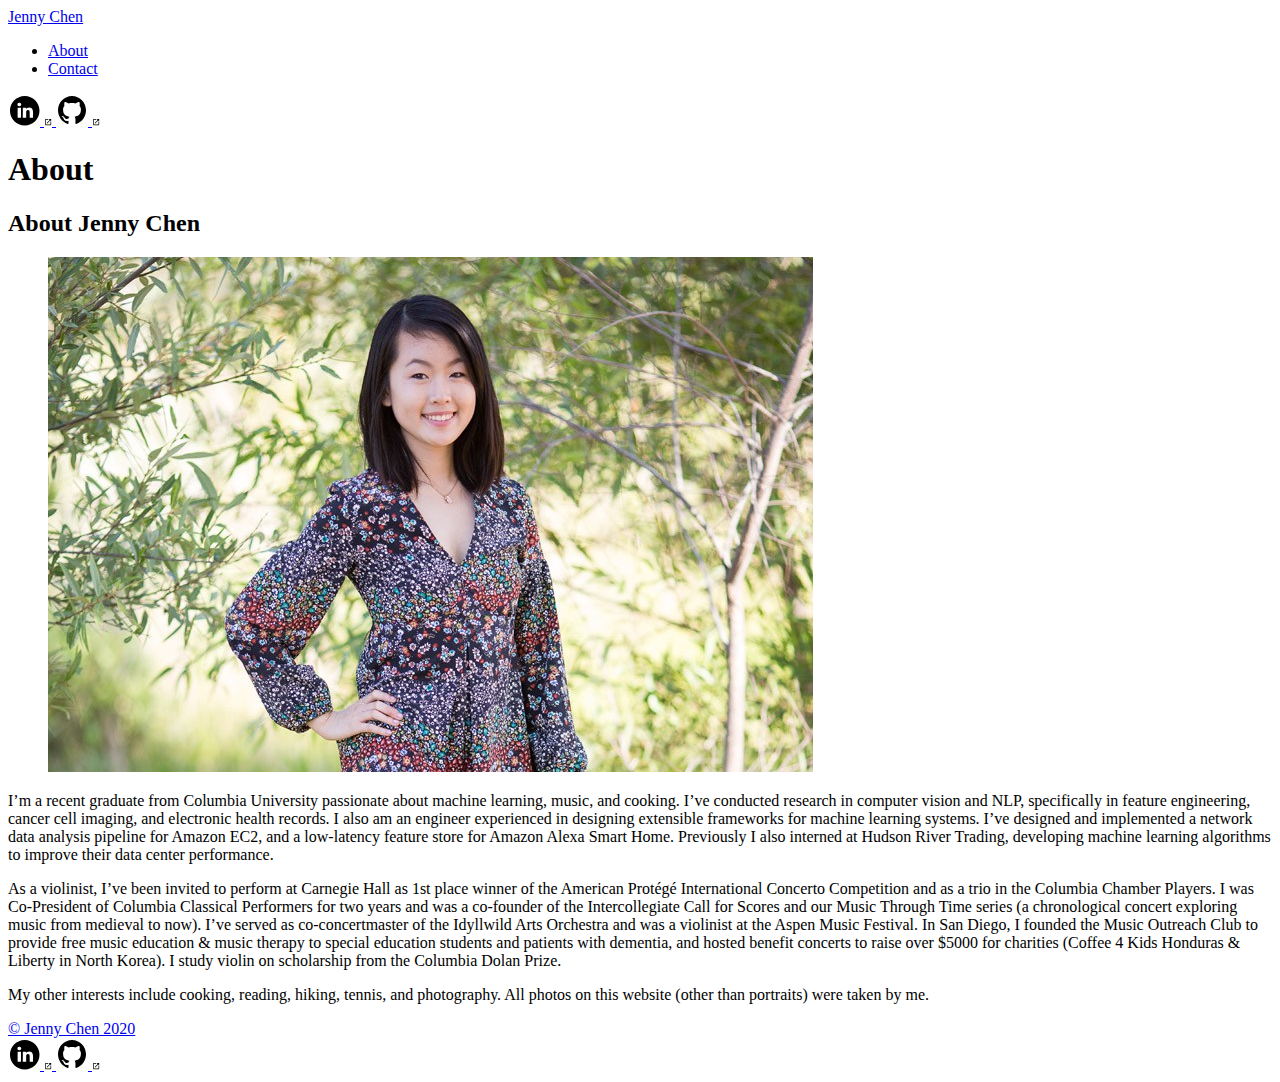
==== about/index.html @ 1db4f8fb "rebuilding site Tue Aug 11 00:21:51 PDT 2020" ====
<!DOCTYPE html>
<html lang="en-us">
  <head>
    <meta charset="utf-8">
    <meta http-equiv="X-UA-Compatible" content="IE=edge,chrome=1">
    
    <title>About | Jenny Chen</title>
    <meta name="viewport" content="width=device-width,minimum-scale=1">
    <meta name="generator" content="Hugo 0.74.3" />
    
    
      <META NAME="ROBOTS" CONTENT="NOINDEX, NOFOLLOW">
    

    
    
      <link href="/jenchen1398.github.io/dist/css/app.4fc0b62e4b82c997bb0041217cd6b979.css" rel="stylesheet">
    

    

    
      

    

    
    
      <link href="jenchen1398.github.io/about/index.xml" rel="alternate" type="application/rss+xml" title="Jenny Chen" />
      <link href="jenchen1398.github.io/about/index.xml" rel="feed" type="application/rss+xml" title="Jenny Chen" />
      
    
    
    <meta property="og:title" content="About" />
<meta property="og:description" content="About Jenny Chen" />
<meta property="og:type" content="website" />
<meta property="og:url" content="jenchen1398.github.io/about/" />

<meta itemprop="name" content="About">
<meta itemprop="description" content="About Jenny Chen">
<meta name="twitter:card" content="summary"/>
<meta name="twitter:title" content="About"/>
<meta name="twitter:description" content="About Jenny Chen"/>

	
  </head>

  <body class="ma0 avenir bg-near-white">

    

  
  
  <header class="cover bg-top" style="background-image: url('jenchen1398.github.io/images/blue_flower.JPG');">
    <div class="bg-black-60">
      <nav class="pv3 ph3 ph4-ns" role="navigation">
  <div class="flex-l justify-between items-center center">
    <a href="jenchen1398.github.io/" class="f3 fw2 hover-white no-underline white-90 dib">
      
        Jenny Chen
      
    </a>
    <div class="flex-l items-center">
      

      
        <ul class="pl0 mr3">
          
          <li class="list f5 f4-ns fw4 dib pr3">
            <a class="hover-white no-underline white-90" href="jenchen1398.github.io/about/" title="About page">
              About
            </a>
          </li>
          
          <li class="list f5 f4-ns fw4 dib pr3">
            <a class="hover-white no-underline white-90" href="jenchen1398.github.io/contact/" title="Contact page">
              Contact
            </a>
          </li>
          
        </ul>
      
      







<a href="https://www.linkedin.com/in/jc4686/" target="_blank" class="link-transition linkedin link dib z-999 pt3 pt0-l mr1" title="LinkedIn link" rel="noopener" aria-label="follow on LinkedIn——Opens in a new window">
  <svg  height="32px"  style="enable-background:new 0 0 65 65;" version="1.1" viewBox="0 0 65 65" width="32px" xml:space="preserve" xmlns="http://www.w3.org/2000/svg" xmlns:xlink="http://www.w3.org/1999/xlink">
  <path d="M50.837,48.137V36.425c0-6.275-3.35-9.195-7.816-9.195  c-3.604,0-5.219,1.983-6.119,3.374V27.71h-6.79c0.09,1.917,0,20.427,0,20.427h6.79V36.729c0-0.609,0.044-1.219,0.224-1.655  c0.49-1.22,1.607-2.483,3.482-2.483c2.458,0,3.44,1.873,3.44,4.618v10.929H50.837z M22.959,24.922c2.367,0,3.842-1.57,3.842-3.531  c-0.044-2.003-1.475-3.528-3.797-3.528s-3.841,1.524-3.841,3.528c0,1.961,1.474,3.531,3.753,3.531H22.959z M34,64  C17.432,64,4,50.568,4,34C4,17.431,17.432,4,34,4s30,13.431,30,30C64,50.568,50.568,64,34,64z M26.354,48.137V27.71h-6.789v20.427  H26.354z" style="fill-rule:evenodd;clip-rule:evenodd;fill:;"/>
</svg>

<span class="new-window"><svg  height="8px"  style="enable-background:new 0 0 1000 1000;" version="1.1" viewBox="0 0 1000 1000" width="8px" xml:space="preserve" xmlns="http://www.w3.org/2000/svg" xmlns:xlink="http://www.w3.org/1999/xlink" >
<path d="M598 128h298v298h-86v-152l-418 418-60-60 418-418h-152v-86zM810 810v-298h86v298c0 46-40 86-86 86h-596c-48 0-86-40-86-86v-596c0-46 38-86 86-86h298v86h-298v596h596z" style="fill-rule:evenodd;clip-rule:evenodd;fill:;"/>
</svg>
</span></a>


<a href="https://github.com/jenchen1398/" target="_blank" class="link-transition github link dib z-999 pt3 pt0-l mr1" title="Github link" rel="noopener" aria-label="follow on Github——Opens in a new window">
  <svg  height="32px"  style="enable-background:new 0 0 512 512;" version="1.1" viewBox="0 0 512 512" width="32px" xml:space="preserve" xmlns="http://www.w3.org/2000/svg" xmlns:xlink="http://www.w3.org/1999/xlink" >
  <path d="M256,32C132.3,32,32,134.8,32,261.7c0,101.5,64.2,187.5,153.2,217.9c11.2,2.1,15.3-5,15.3-11.1   c0-5.5-0.2-19.9-0.3-39.1c-62.3,13.9-75.5-30.8-75.5-30.8c-10.2-26.5-24.9-33.6-24.9-33.6c-20.3-14.3,1.5-14,1.5-14   c22.5,1.6,34.3,23.7,34.3,23.7c20,35.1,52.4,25,65.2,19.1c2-14.8,7.8-25,14.2-30.7c-49.7-5.8-102-25.5-102-113.5   c0-25.1,8.7-45.6,23-61.6c-2.3-5.8-10-29.2,2.2-60.8c0,0,18.8-6.2,61.6,23.5c17.9-5.1,37-7.6,56.1-7.7c19,0.1,38.2,2.6,56.1,7.7   c42.8-29.7,61.5-23.5,61.5-23.5c12.2,31.6,4.5,55,2.2,60.8c14.3,16.1,23,36.6,23,61.6c0,88.2-52.4,107.6-102.3,113.3   c8,7.1,15.2,21.1,15.2,42.5c0,30.7-0.3,55.5-0.3,63c0,6.1,4,13.3,15.4,11C415.9,449.1,480,363.1,480,261.7   C480,134.8,379.7,32,256,32z"/>
</svg>

<span class="new-window"><svg  height="8px"  style="enable-background:new 0 0 1000 1000;" version="1.1" viewBox="0 0 1000 1000" width="8px" xml:space="preserve" xmlns="http://www.w3.org/2000/svg" xmlns:xlink="http://www.w3.org/1999/xlink" >
<path d="M598 128h298v298h-86v-152l-418 418-60-60 418-418h-152v-86zM810 810v-298h86v298c0 46-40 86-86 86h-596c-48 0-86-40-86-86v-596c0-46 38-86 86-86h298v86h-298v596h596z" style="fill-rule:evenodd;clip-rule:evenodd;fill:;"/>
</svg>
</span></a>








    </div>
  </div>
</nav>

      <div class="tc-l pv4 pv6-l ph3 ph4-ns">
        <h1 class="f2 f-subheadline-l fw2 white-90 mb0 lh-title">
          About
        </h1>
        
          <h2 class="fw1 f5 f3-l white-80 measure-wide-l center mt3">
            About Jenny Chen
          </h2>
        
      </div>
    </div>
  </header>


    <main class="pb7" role="main">
      
  <article class="pa3 pa4-ns nested-copy-line-height nested-img">
    <section class="cf ph3 ph5-l pv3 pv4-l f4 tc-l center measure-wide lh-copy mid-gray"><p><figure>
    <img src="/images/portrait_2.jpg"/> 
</figure>

I&rsquo;m a recent graduate from Columbia University passionate about machine learning, music, and cooking. I&rsquo;ve conducted research in computer vision and NLP, specifically in feature engineering, cancer cell imaging, and electronic health records. I also am an engineer experienced in designing extensible frameworks for machine learning systems. I&rsquo;ve designed and implemented a network data analysis pipeline for Amazon EC2, and a low-latency feature store for Amazon Alexa Smart Home. Previously I also interned at Hudson River Trading, developing machine learning algorithms to improve their data center performance.</p>
<p>As a violinist, I&rsquo;ve been invited to perform at Carnegie Hall as 1st place winner of the American Protégé International Concerto Competition and as a trio in the Columbia Chamber Players. I was Co-President of Columbia Classical Performers for two years and was a co-founder of the Intercollegiate Call for Scores and our Music Through Time series (a chronological concert exploring music from medieval to now). I&rsquo;ve served as co-concertmaster of the Idyllwild Arts Orchestra and was a violinist at the Aspen Music Festival. In San Diego, I founded the Music Outreach Club to provide free music education &amp; music therapy to special education students and patients with dementia, and hosted benefit concerts to raise over $5000 for charities (Coffee 4 Kids Honduras &amp; Liberty in North Korea). I study violin on scholarship from the Columbia Dolan Prize.</p>
<p>My other interests include cooking, reading, hiking, tennis, and photography. All photos on this website (other than portraits) were taken by me.</p>
</section>
    <section class="flex-ns flex-wrap justify-around mt5">
      
    </section>

</article>

    </main>
    <footer class="bg-black bottom-0 w-100 pa3" role="contentinfo">
  <div class="flex justify-between">
  <a class="f4 fw4 hover-white no-underline white-70 dn dib-ns pv2 ph3" href="jenchen1398.github.io" >
    &copy;  Jenny Chen 2020 
  </a>
    <div>







<a href="https://www.linkedin.com/in/jc4686/" target="_blank" class="link-transition linkedin link dib z-999 pt3 pt0-l mr1" title="LinkedIn link" rel="noopener" aria-label="follow on LinkedIn——Opens in a new window">
  <svg  height="32px"  style="enable-background:new 0 0 65 65;" version="1.1" viewBox="0 0 65 65" width="32px" xml:space="preserve" xmlns="http://www.w3.org/2000/svg" xmlns:xlink="http://www.w3.org/1999/xlink">
  <path d="M50.837,48.137V36.425c0-6.275-3.35-9.195-7.816-9.195  c-3.604,0-5.219,1.983-6.119,3.374V27.71h-6.79c0.09,1.917,0,20.427,0,20.427h6.79V36.729c0-0.609,0.044-1.219,0.224-1.655  c0.49-1.22,1.607-2.483,3.482-2.483c2.458,0,3.44,1.873,3.44,4.618v10.929H50.837z M22.959,24.922c2.367,0,3.842-1.57,3.842-3.531  c-0.044-2.003-1.475-3.528-3.797-3.528s-3.841,1.524-3.841,3.528c0,1.961,1.474,3.531,3.753,3.531H22.959z M34,64  C17.432,64,4,50.568,4,34C4,17.431,17.432,4,34,4s30,13.431,30,30C64,50.568,50.568,64,34,64z M26.354,48.137V27.71h-6.789v20.427  H26.354z" style="fill-rule:evenodd;clip-rule:evenodd;fill:;"/>
</svg>

<span class="new-window"><svg  height="8px"  style="enable-background:new 0 0 1000 1000;" version="1.1" viewBox="0 0 1000 1000" width="8px" xml:space="preserve" xmlns="http://www.w3.org/2000/svg" xmlns:xlink="http://www.w3.org/1999/xlink" >
<path d="M598 128h298v298h-86v-152l-418 418-60-60 418-418h-152v-86zM810 810v-298h86v298c0 46-40 86-86 86h-596c-48 0-86-40-86-86v-596c0-46 38-86 86-86h298v86h-298v596h596z" style="fill-rule:evenodd;clip-rule:evenodd;fill:;"/>
</svg>
</span></a>


<a href="https://github.com/jenchen1398/" target="_blank" class="link-transition github link dib z-999 pt3 pt0-l mr1" title="Github link" rel="noopener" aria-label="follow on Github——Opens in a new window">
  <svg  height="32px"  style="enable-background:new 0 0 512 512;" version="1.1" viewBox="0 0 512 512" width="32px" xml:space="preserve" xmlns="http://www.w3.org/2000/svg" xmlns:xlink="http://www.w3.org/1999/xlink" >
  <path d="M256,32C132.3,32,32,134.8,32,261.7c0,101.5,64.2,187.5,153.2,217.9c11.2,2.1,15.3-5,15.3-11.1   c0-5.5-0.2-19.9-0.3-39.1c-62.3,13.9-75.5-30.8-75.5-30.8c-10.2-26.5-24.9-33.6-24.9-33.6c-20.3-14.3,1.5-14,1.5-14   c22.5,1.6,34.3,23.7,34.3,23.7c20,35.1,52.4,25,65.2,19.1c2-14.8,7.8-25,14.2-30.7c-49.7-5.8-102-25.5-102-113.5   c0-25.1,8.7-45.6,23-61.6c-2.3-5.8-10-29.2,2.2-60.8c0,0,18.8-6.2,61.6,23.5c17.9-5.1,37-7.6,56.1-7.7c19,0.1,38.2,2.6,56.1,7.7   c42.8-29.7,61.5-23.5,61.5-23.5c12.2,31.6,4.5,55,2.2,60.8c14.3,16.1,23,36.6,23,61.6c0,88.2-52.4,107.6-102.3,113.3   c8,7.1,15.2,21.1,15.2,42.5c0,30.7-0.3,55.5-0.3,63c0,6.1,4,13.3,15.4,11C415.9,449.1,480,363.1,480,261.7   C480,134.8,379.7,32,256,32z"/>
</svg>

<span class="new-window"><svg  height="8px"  style="enable-background:new 0 0 1000 1000;" version="1.1" viewBox="0 0 1000 1000" width="8px" xml:space="preserve" xmlns="http://www.w3.org/2000/svg" xmlns:xlink="http://www.w3.org/1999/xlink" >
<path d="M598 128h298v298h-86v-152l-418 418-60-60 418-418h-152v-86zM810 810v-298h86v298c0 46-40 86-86 86h-596c-48 0-86-40-86-86v-596c0-46 38-86 86-86h298v86h-298v596h596z" style="fill-rule:evenodd;clip-rule:evenodd;fill:;"/>
</svg>
</span></a>







</div>
  </div>
</footer>

    

  <script src="/jenchen1398.github.io/dist/js/app.3fc0f988d21662902933.js"></script>


  </body>
</html>
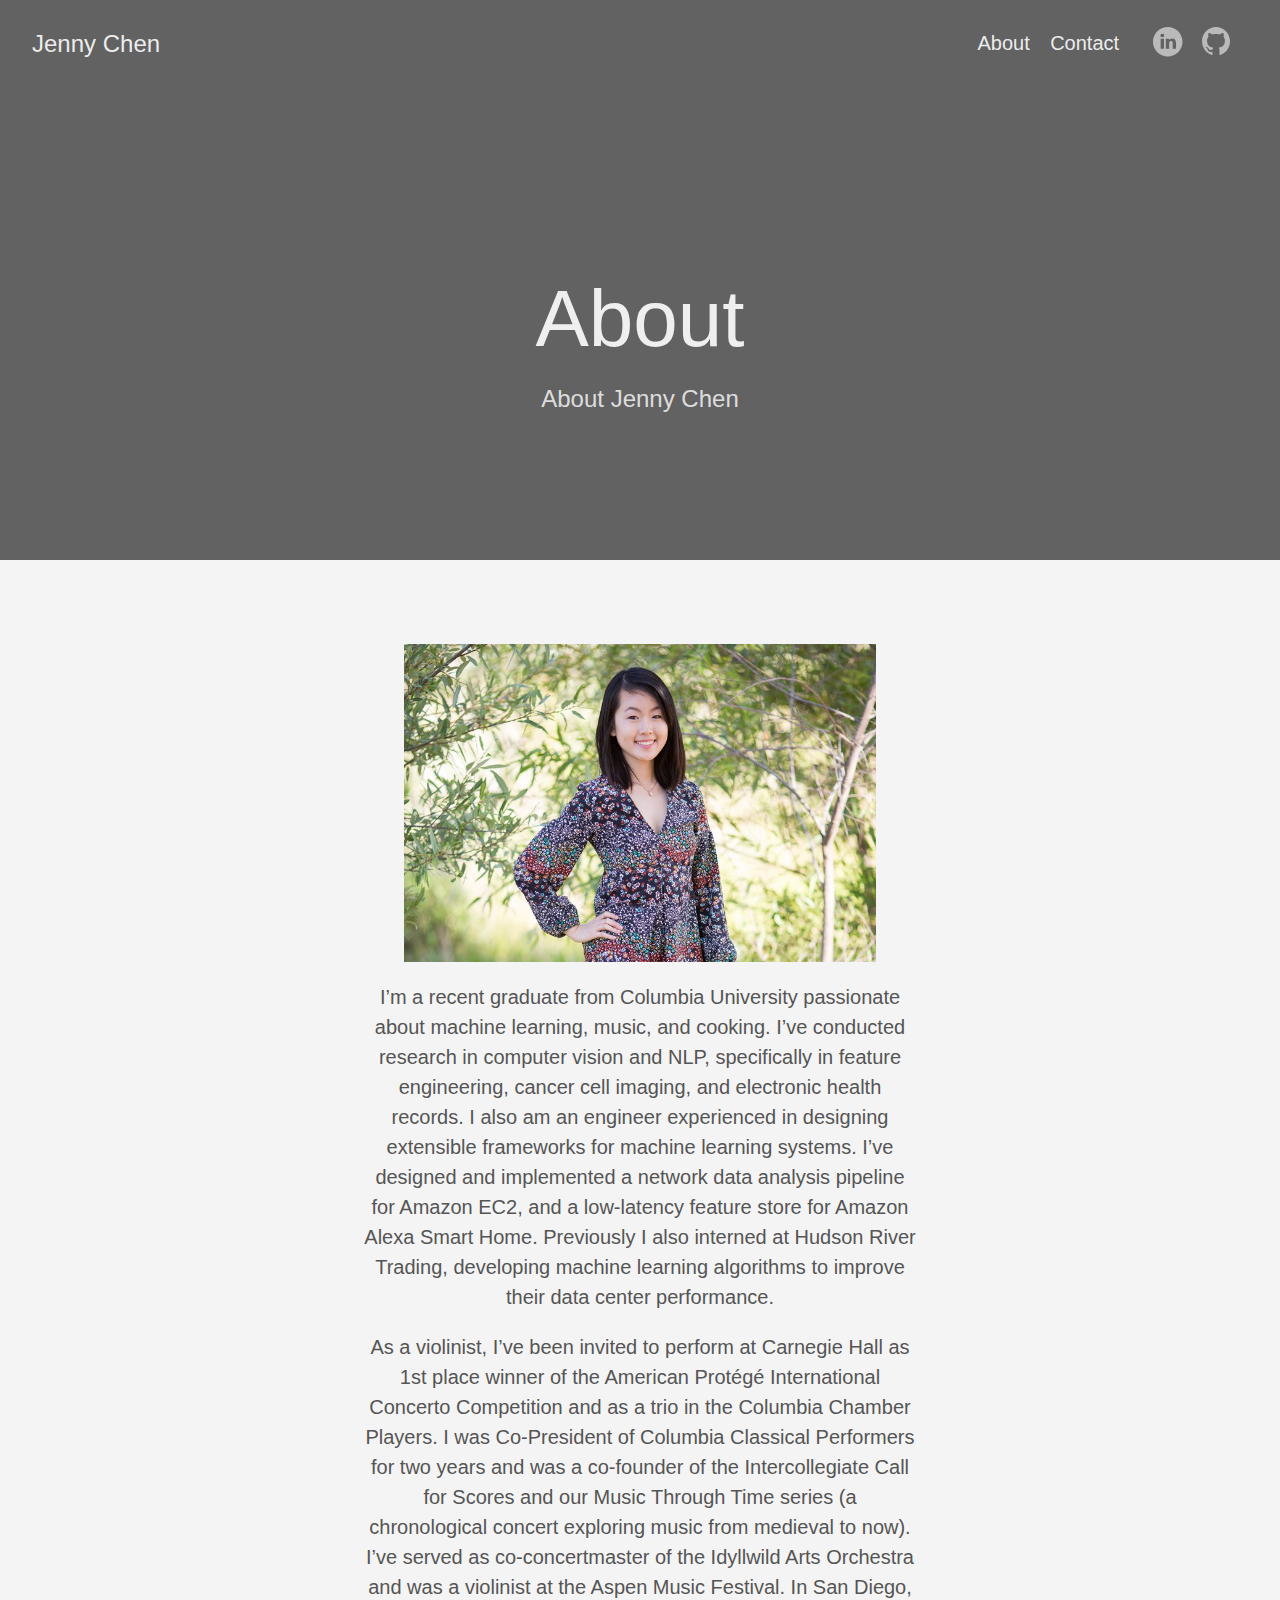
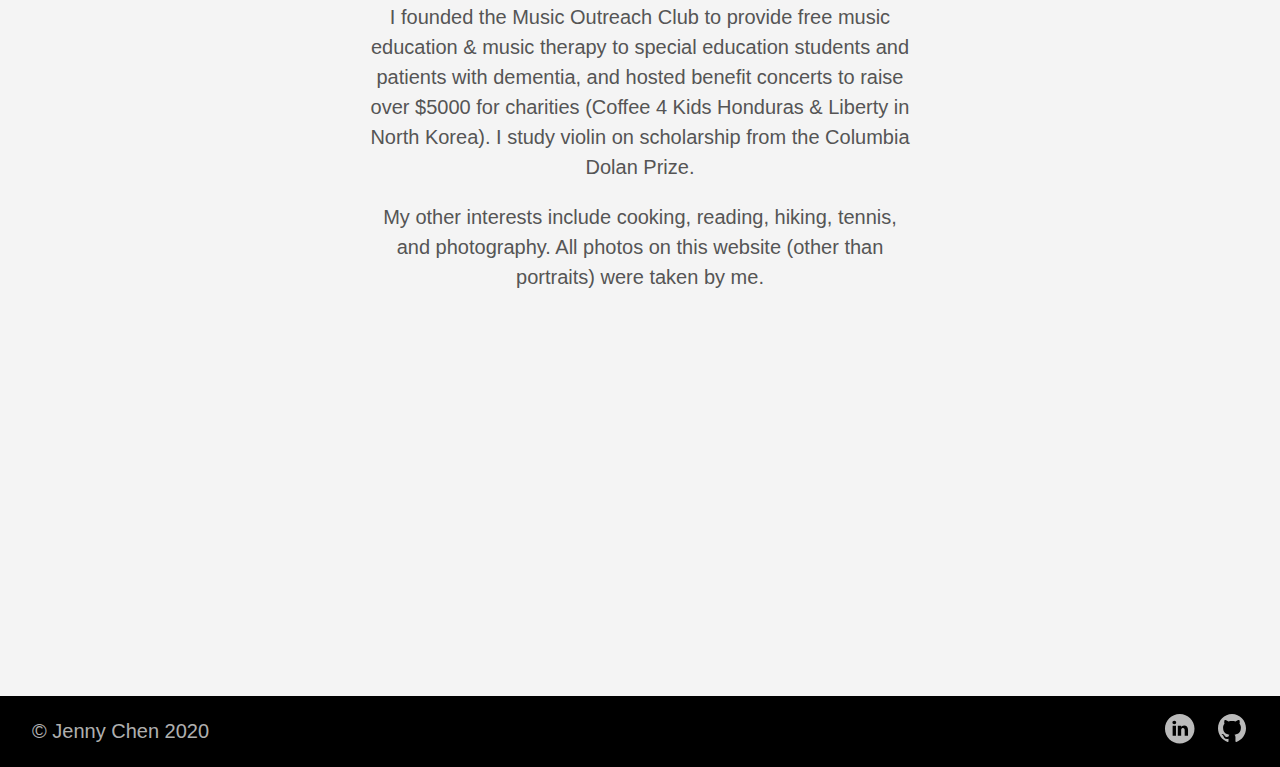
==== commit 3b7115be: "rebuilding site Tue Aug 11 01:03:18 PDT 2020" ====
--- a/about/index.html
+++ b/about/index.html
@@ -14,27 +14,27 @@
 
     
     
-      <link href="/jenchen1398.github.io/dist/css/app.4fc0b62e4b82c997bb0041217cd6b979.css" rel="stylesheet">
-    
-
-    
-
-    
-      
-
-    
-
-    
-    
-      <link href="jenchen1398.github.io/about/index.xml" rel="alternate" type="application/rss+xml" title="Jenny Chen" />
-      <link href="jenchen1398.github.io/about/index.xml" rel="feed" type="application/rss+xml" title="Jenny Chen" />
+      <link href="/dist/css/app.4fc0b62e4b82c997bb0041217cd6b979.css" rel="stylesheet">
+    
+
+    
+
+    
+      
+
+    
+
+    
+    
+      <link href="/about/index.xml" rel="alternate" type="application/rss+xml" title="Jenny Chen" />
+      <link href="/about/index.xml" rel="feed" type="application/rss+xml" title="Jenny Chen" />
       
     
     
     <meta property="og:title" content="About" />
 <meta property="og:description" content="About Jenny Chen" />
 <meta property="og:type" content="website" />
-<meta property="og:url" content="jenchen1398.github.io/about/" />
+<meta property="og:url" content="https://jenny-chen.net/about/" />
 
 <meta itemprop="name" content="About">
 <meta itemprop="description" content="About Jenny Chen">
@@ -51,11 +51,11 @@
 
   
   
-  <header class="cover bg-top" style="background-image: url('jenchen1398.github.io/images/blue_flower.JPG');">
+  <header class="cover bg-top" style="background-image: url('https://jenny-chen.net/images/blue_flower.JPG');">
     <div class="bg-black-60">
       <nav class="pv3 ph3 ph4-ns" role="navigation">
   <div class="flex-l justify-between items-center center">
-    <a href="jenchen1398.github.io/" class="f3 fw2 hover-white no-underline white-90 dib">
+    <a href="/" class="f3 fw2 hover-white no-underline white-90 dib">
       
         Jenny Chen
       
@@ -67,13 +67,13 @@
         <ul class="pl0 mr3">
           
           <li class="list f5 f4-ns fw4 dib pr3">
-            <a class="hover-white no-underline white-90" href="jenchen1398.github.io/about/" title="About page">
+            <a class="hover-white no-underline white-90" href="/about/" title="About page">
               About
             </a>
           </li>
           
           <li class="list f5 f4-ns fw4 dib pr3">
-            <a class="hover-white no-underline white-90" href="jenchen1398.github.io/contact/" title="Contact page">
+            <a class="hover-white no-underline white-90" href="/contact/" title="Contact page">
               Contact
             </a>
           </li>
@@ -154,7 +154,7 @@
     </main>
     <footer class="bg-black bottom-0 w-100 pa3" role="contentinfo">
   <div class="flex justify-between">
-  <a class="f4 fw4 hover-white no-underline white-70 dn dib-ns pv2 ph3" href="jenchen1398.github.io" >
+  <a class="f4 fw4 hover-white no-underline white-70 dn dib-ns pv2 ph3" href="https://jenny-chen.net/" >
     &copy;  Jenny Chen 2020 
   </a>
     <div>
@@ -198,7 +198,7 @@
 
     
 
-  <script src="/jenchen1398.github.io/dist/js/app.3fc0f988d21662902933.js"></script>
+  <script src="/dist/js/app.3fc0f988d21662902933.js"></script>
 
 
   </body>
